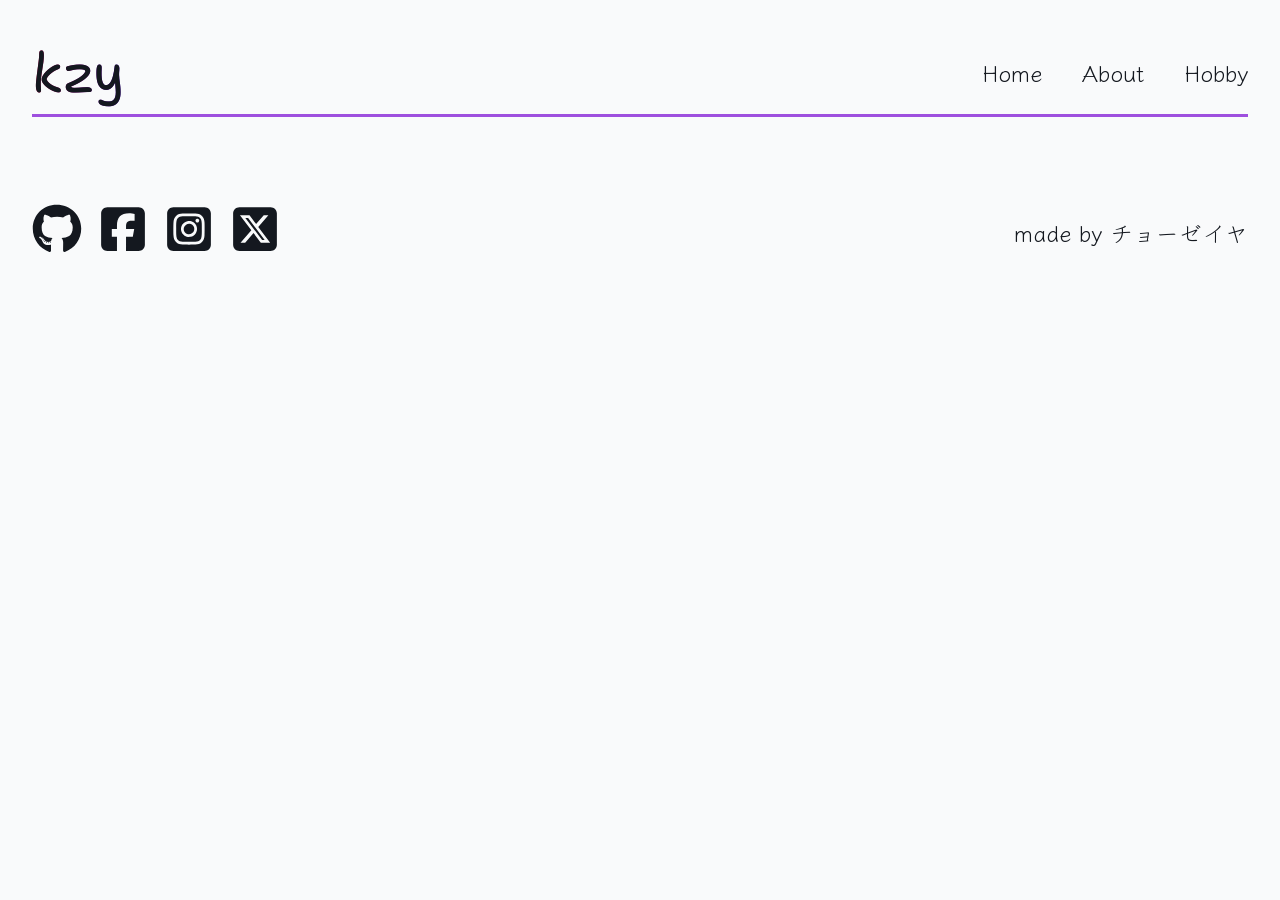
==== about.html @ 46e1e470 "home page is done and moving on to about and hobby" ====
<!doctype html>
<html lang="en">
  <head>
    <meta charset="UTF-8" />
    <meta name="viewport" content="width=device-width, initial-scale=1.0" />

    <!--google fonts-->
    <link rel="preconnect" href="https://fonts.googleapis.com" />
    <link rel="preconnect" href="https://fonts.gstatic.com" crossorigin />
    <link
      href="https://fonts.googleapis.com/css2?family=Google+Sans:ital,opsz,wght@0,17..18,400..700;1,17..18,400..700&family=Klee+One:wght@400;600&family=Shantell+Sans:ital,wght@0,300..800;1,300..800&display=swap"
      rel="stylesheet"
    />

    <!--css-->

    <link rel="stylesheet" href="css/reset.css" />
    <link rel="stylesheet" href="css/about.css" />

    <title>kzy | Profile</title>
  </head>
  <body>
    <header>
      <div class="header | wrapper">
        <div class="logo-container">
          <p class="logo">
            <a class="logo-link | ff-accent fs-800" href="index.html">kzy</a>
          </p>
        </div>
        <nav class="primary-nav">
          <ul class="nav-lists" role="list">
            <li class="nav-list">
              <a href="index.html" class="nav-link">Home</a>
            </li>
            <li class="nav-list">
              <a href="about.html" class="nav-link">About</a>
            </li>
            <li class="nav-list">
              <a href="hobby.html" class="nav-link">Hobby</a>
            </li>
          </ul>
        </nav>
      </div>
    </header>

    <main></main>

    <footer>
      <div class="footer-section | wrapper">
        <ul class="social-lists | flex" role="list">
          <!--GitHub-->
          <li class="social-list github">
            <a href="" class="social-link">
              <svg xmlns="http://www.w3.org/2000/svg" viewBox="0 0 512 512">
                <!--!Font Awesome Free v7.2.0 by @fontawesome - https://fontawesome.com License - https://fontawesome.com/license/free Copyright 2026 Fonticons, Inc.-->
                <path
                  d="M173.9 397.4c0 2-2.3 3.6-5.2 3.6-3.3 .3-5.6-1.3-5.6-3.6 0-2 2.3-3.6 5.2-3.6 3-.3 5.6 1.3 5.6 3.6zm-31.1-4.5c-.7 2 1.3 4.3 4.3 4.9 2.6 1 5.6 0 6.2-2s-1.3-4.3-4.3-5.2c-2.6-.7-5.5 .3-6.2 2.3zm44.2-1.7c-2.9 .7-4.9 2.6-4.6 4.9 .3 2 2.9 3.3 5.9 2.6 2.9-.7 4.9-2.6 4.6-4.6-.3-1.9-3-3.2-5.9-2.9zM252.8 8c-138.7 0-244.8 105.3-244.8 244 0 110.9 69.8 205.8 169.5 239.2 12.8 2.3 17.3-5.6 17.3-12.1 0-6.2-.3-40.4-.3-61.4 0 0-70 15-84.7-29.8 0 0-11.4-29.1-27.8-36.6 0 0-22.9-15.7 1.6-15.4 0 0 24.9 2 38.6 25.8 21.9 38.6 58.6 27.5 72.9 20.9 2.3-16 8.8-27.1 16-33.7-55.9-6.2-112.3-14.3-112.3-110.5 0-27.5 7.6-41.3 23.6-58.9-2.6-6.5-11.1-33.3 2.6-67.9 20.9-6.5 69 27 69 27 20-5.6 41.5-8.5 62.8-8.5s42.8 2.9 62.8 8.5c0 0 48.1-33.6 69-27 13.7 34.7 5.2 61.4 2.6 67.9 16 17.7 25.8 31.5 25.8 58.9 0 96.5-58.9 104.2-114.8 110.5 9.2 7.9 17 22.9 17 46.4 0 33.7-.3 75.4-.3 83.6 0 6.5 4.6 14.4 17.3 12.1 100-33.2 167.8-128.1 167.8-239 0-138.7-112.5-244-251.2-244zM105.2 352.9c-1.3 1-1 3.3 .7 5.2 1.6 1.6 3.9 2.3 5.2 1 1.3-1 1-3.3-.7-5.2-1.6-1.6-3.9-2.3-5.2-1zm-10.8-8.1c-.7 1.3 .3 2.9 2.3 3.9 1.6 1 3.6 .7 4.3-.7 .7-1.3-.3-2.9-2.3-3.9-2-.6-3.6-.3-4.3 .7zm32.4 35.6c-1.6 1.3-1 4.3 1.3 6.2 2.3 2.3 5.2 2.6 6.5 1 1.3-1.3 .7-4.3-1.3-6.2-2.2-2.3-5.2-2.6-6.5-1zm-11.4-14.7c-1.6 1-1.6 3.6 0 5.9s4.3 3.3 5.6 2.3c1.6-1.3 1.6-3.9 0-6.2-1.4-2.3-4-3.3-5.6-2z"
                />
              </svg>
            </a>
          </li>

          <!--Facebook-->
          <li class="social-list facebook">
            <a href="" class="social-link">
              <svg xmlns="http://www.w3.org/2000/svg" viewBox="0 0 448 512">
                <!--!Font Awesome Free v7.2.0 by @fontawesome - https://fontawesome.com License - https://fontawesome.com/license/free Copyright 2026 Fonticons, Inc.-->
                <path
                  d="M64 32C28.7 32 0 60.7 0 96L0 416c0 35.3 28.7 64 64 64l98.2 0 0-145.8-52.8 0 0-78.2 52.8 0 0-33.7c0-87.1 39.4-127.5 125-127.5 16.2 0 44.2 3.2 55.7 6.4l0 70.8c-6-.6-16.5-1-29.6-1-42 0-58.2 15.9-58.2 57.2l0 27.8 83.6 0-14.4 78.2-69.3 0 0 145.8 129 0c35.3 0 64-28.7 64-64l0-320c0-35.3-28.7-64-64-64L64 32z"
                />
              </svg>
            </a>
          </li>

          <!--Instagram-->
          <li class="social-list instagram">
            <a href="" class="social-link">
              <svg xmlns="http://www.w3.org/2000/svg" viewBox="0 0 448 512">
                <!--!Font Awesome Free v7.2.0 by @fontawesome - https://fontawesome.com License - https://fontawesome.com/license/free Copyright 2026 Fonticons, Inc.-->
                <path
                  d="M194.4 211.7a53.3 53.3 0 1 0 59.2 88.6 53.3 53.3 0 1 0 -59.2-88.6zm142.3-68.4c-5.2-5.2-11.5-9.3-18.4-12-18.1-7.1-57.6-6.8-83.1-6.5-4.1 0-7.9 .1-11.2 .1s-7.2 0-11.4-.1c-25.5-.3-64.8-.7-82.9 6.5-6.9 2.7-13.1 6.8-18.4 12s-9.3 11.5-12 18.4c-7.1 18.1-6.7 57.7-6.5 83.2 0 4.1 .1 7.9 .1 11.1s0 7-.1 11.1c-.2 25.5-.6 65.1 6.5 83.2 2.7 6.9 6.8 13.1 12 18.4s11.5 9.3 18.4 12c18.1 7.1 57.6 6.8 83.1 6.5 4.1 0 7.9-.1 11.2-.1s7.2 0 11.4 .1c25.5 .3 64.8 .7 82.9-6.5 6.9-2.7 13.1-6.8 18.4-12s9.3-11.5 12-18.4c7.2-18 6.8-57.4 6.5-83 0-4.2-.1-8.1-.1-11.4s0-7.1 .1-11.4c.3-25.5 .7-64.9-6.5-83-2.7-6.9-6.8-13.1-12-18.4l0 .2zm-67.1 44.5c18.1 12.1 30.6 30.9 34.9 52.2s-.2 43.5-12.3 61.6c-6 9-13.7 16.6-22.6 22.6s-19 10.1-29.6 12.2c-21.3 4.2-43.5-.2-61.6-12.3s-30.6-30.9-34.9-52.2 .2-43.5 12.2-61.6 30.9-30.6 52.2-34.9 43.5 .2 61.6 12.2l.1 0zm29.2-1.3c-3.1-2.1-5.6-5.1-7.1-8.6s-1.8-7.3-1.1-11.1 2.6-7.1 5.2-9.8 6.1-4.5 9.8-5.2 7.6-.4 11.1 1.1 6.5 3.9 8.6 7 3.2 6.8 3.2 10.6c0 2.5-.5 5-1.4 7.3s-2.4 4.4-4.1 6.2-3.9 3.2-6.2 4.2-4.8 1.5-7.3 1.5c-3.8 0-7.5-1.1-10.6-3.2l-.1 0zM448 96c0-35.3-28.7-64-64-64L64 32C28.7 32 0 60.7 0 96L0 416c0 35.3 28.7 64 64 64l320 0c35.3 0 64-28.7 64-64l0-320zM357 389c-18.7 18.7-41.4 24.6-67 25.9-26.4 1.5-105.6 1.5-132 0-25.6-1.3-48.3-7.2-67-25.9s-24.6-41.4-25.8-67c-1.5-26.4-1.5-105.6 0-132 1.3-25.6 7.1-48.3 25.8-67s41.5-24.6 67-25.8c26.4-1.5 105.6-1.5 132 0 25.6 1.3 48.3 7.1 67 25.8s24.6 41.4 25.8 67c1.5 26.3 1.5 105.4 0 131.9-1.3 25.6-7.1 48.3-25.8 67l0 .1z"
                />
              </svg>
            </a>
          </li>

          <!--X-twitter-->
          <li class="social-list x-twitter">
            <a href="" class="social-link">
              <svg xmlns="http://www.w3.org/2000/svg" viewBox="0 0 448 512">
                <!--!Font Awesome Free v7.2.0 by @fontawesome - https://fontawesome.com License - https://fontawesome.com/license/free Copyright 2026 Fonticons, Inc.-->
                <path
                  d="M64 32C28.7 32 0 60.7 0 96L0 416c0 35.3 28.7 64 64 64l320 0c35.3 0 64-28.7 64-64l0-320c0-35.3-28.7-64-64-64L64 32zm297.1 84l-103.8 118.6 122.1 161.4-95.6 0-74.8-97.9-85.7 97.9-47.5 0 111-126.9-117.1-153.1 98 0 67.7 89.5 78.2-89.5 47.5 0zM323.3 367.6l-169.9-224.7-28.3 0 171.8 224.7 26.4 0z"
                />
              </svg>
            </a>
          </li>
        </ul>
        <p class="creator-information">made by チョーゼイヤ</p>
      </div>
    </footer>
  </body>
</html>
---- css/about.css ----
@import url("/css/index.css");
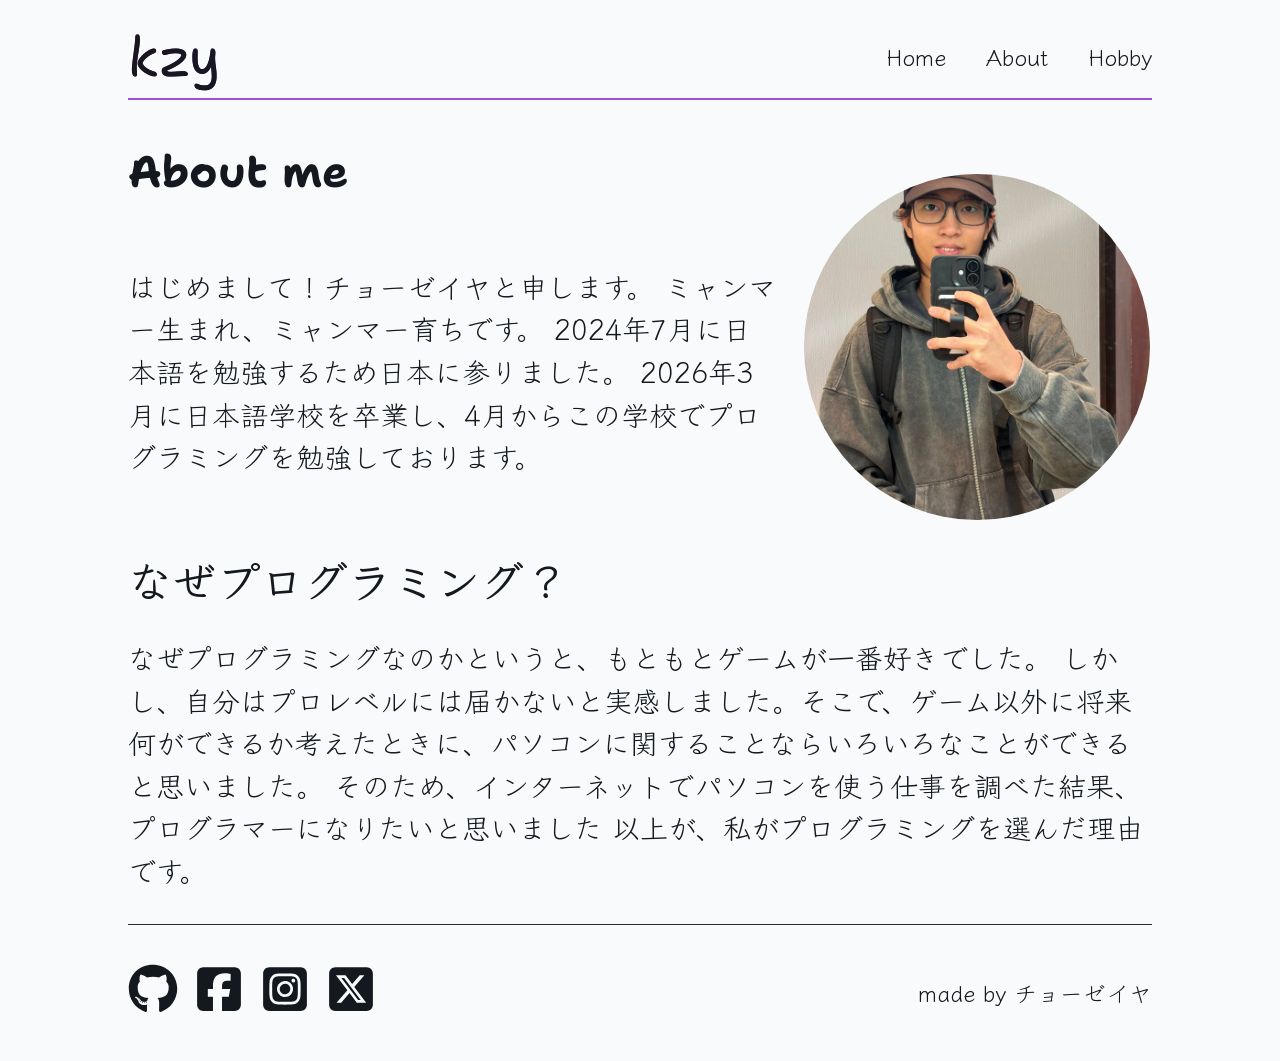
==== commit 57fddb8b: "about page completed" ====
--- a/about.html
+++ b/about.html
@@ -14,7 +14,6 @@
 
     <!--css-->
 
-    <link rel="stylesheet" href="css/reset.css" />
     <link rel="stylesheet" href="css/about.css" />
 
     <title>kzy | Profile</title>
@@ -43,7 +42,31 @@
       </div>
     </header>
 
-    <main></main>
+    <main>
+      <div class="main-grid-container | wrapper flow section-end-line fs-500">
+        <div class="main-top-grid | flow">
+          <h1 class="heading | ff-accent fs-700">About me</h1>
+
+          <p>
+            はじめまして！チョーゼイヤと申します。
+            ミャンマー生まれ、ミャンマー育ちです。
+            2024年7月に日本語を勉強するため日本に参りました。
+            2026年3月に日本語学校を卒業し、4月からこの学校でプログラミングを勉強しております。
+          </p>
+
+          <img src="images/avatar.jpg" alt="" />
+        </div>
+
+        <p class="fw-semi-bold fs-700">なぜプログラミング？</p>
+
+        <p>
+          なぜプログラミングなのかというと、もともとゲームが一番好きでした。
+          しかし、自分はプロレベルには届かないと実感しました。そこで、ゲーム以外に将来何ができるか考えたときに、パソコンに関することならいろいろなことができると思いました。
+          そのため、インターネットでパソコンを使う仕事を調べた結果、プログラマーになりたいと思いました
+          以上が、私がプログラミングを選んだ理由です。
+        </p>
+      </div>
+    </main>
 
     <footer>
       <div class="footer-section | wrapper">
--- a/css/about.css
+++ b/css/about.css
@@ -1 +1,111 @@
 @import url("/css/index.css");
+
+.main-grid-container {
+  padding-block: 2rem;
+  container: main-grid-container / inline-size;
+}
+
+.main-top-grid img {
+  max-inline-size: 250px;
+  aspect-ratio: 1;
+  object-fit: cover;
+  border-radius: 50%;
+  border: 2px solid transparent;
+  background:
+    linear-gradient(black) padding-box,
+    linear-gradient(90deg, red -50%, blue 150%) border-box;
+}
+
+.main-top-grid {
+  display: grid;
+
+  @container main-grid-container (600px < width < 799px) {
+    --flow-spacer: none;
+    grid-template-areas:
+      "title title"
+      "image text";
+    grid-template-columns: 1fr 1.5fr;
+    grid-template-rows: min-content 1fr;
+    gap: 1.5rem;
+
+    > *:nth-child(1) {
+      grid-area: title;
+    }
+
+    > *:nth-child(2) {
+      grid-area: text;
+    }
+
+    > *:nth-child(3) {
+      grid-area: image;
+    }
+  }
+
+  @container main-grid-container (width > 800px) {
+    grid-template-areas:
+      "title image"
+      "text image";
+    column-gap: 1.5rem;
+
+    > *:nth-child(1) {
+      grid-area: title;
+    }
+
+    > *:nth-child(2) {
+      grid-area: text;
+    }
+
+    > *:nth-child(3) {
+      grid-area: image;
+      max-inline-size: 350px;
+      margin-inline-start: auto;
+    }
+  }
+}
+
+/*@media (600px < width < 799px) {
+  .main-top-grid {
+    --flow-spacer: none;
+    grid-template-areas:
+      "title title"
+      "image text";
+    grid-template-columns: 1fr 1.5fr;
+    grid-template-rows: min-content 1fr;
+    gap: 1.5rem;
+  }
+
+  .main-top-grid > *:nth-child(1) {
+    grid-area: title;
+  }
+
+  .main-top-grid > *:nth-child(2) {
+    grid-area: text;
+  }
+
+  .main-top-grid > *:nth-child(3) {
+    grid-area: image;
+  }
+}
+
+@media (width > 800px) {
+  .main-top-grid {
+    grid-template-areas:
+      "title image"
+      "text image";
+    column-gap: 1.5rem;
+  }
+
+  .main-top-grid > *:nth-child(1) {
+    grid-area: title;
+  }
+
+  .main-top-grid > *:nth-child(2) {
+    grid-area: text;
+  }
+
+  .main-top-grid > *:nth-child(3) {
+    grid-area: image;
+    max-inline-size: 350px;
+    margin-inline-start: auto;
+  }
+}*/
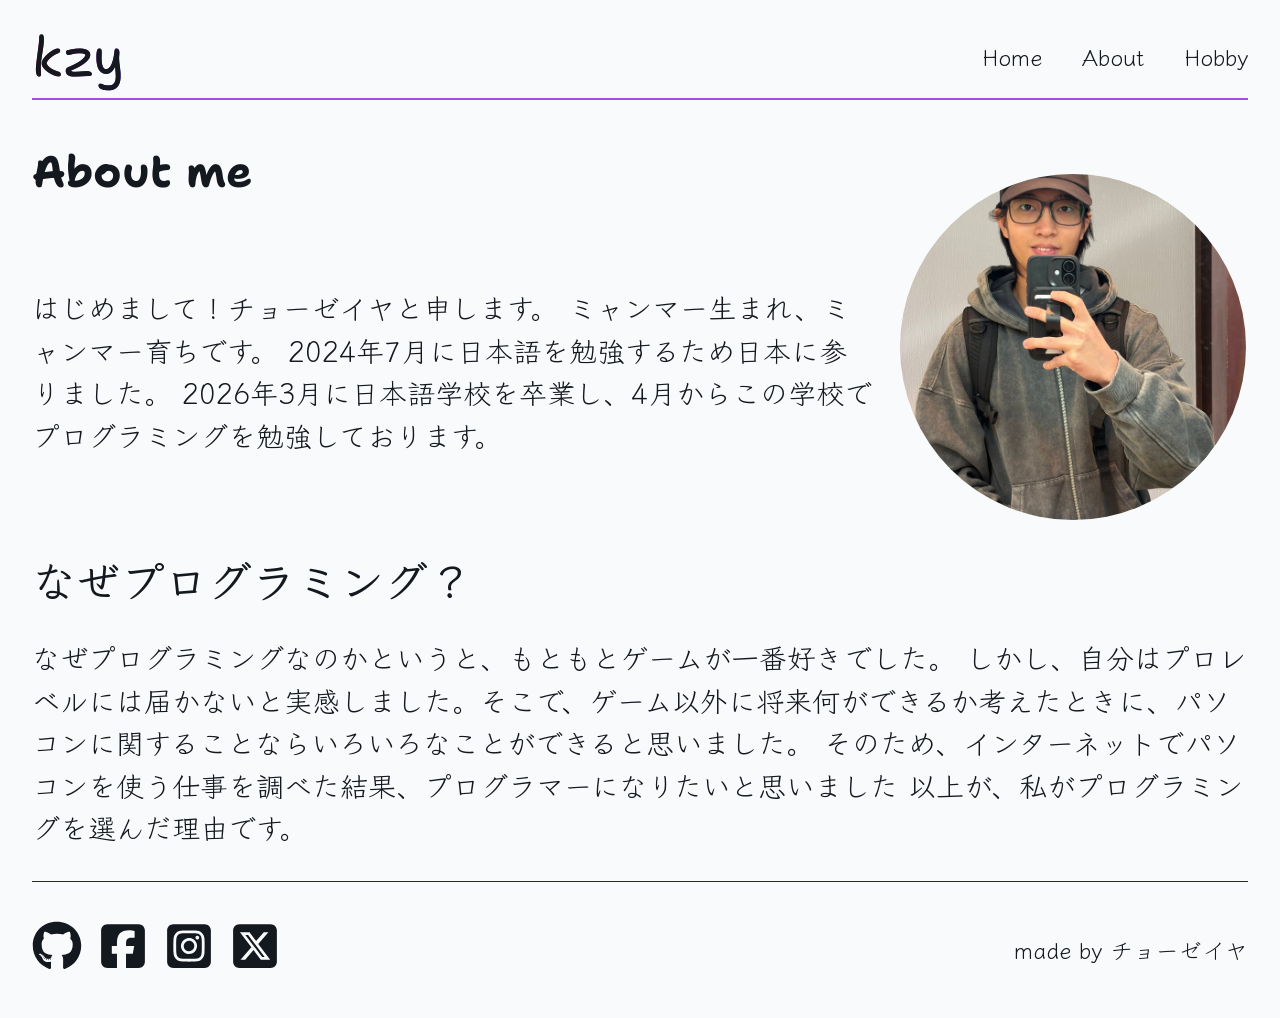
==== commit b57d9acf: "added hobby page" ====
--- a/about.html
+++ b/about.html
@@ -19,27 +19,25 @@
     <title>kzy | Profile</title>
   </head>
   <body>
-    <header>
-      <div class="header | wrapper">
-        <div class="logo-container">
-          <p class="logo">
-            <a class="logo-link | ff-accent fs-800" href="index.html">kzy</a>
-          </p>
-        </div>
-        <nav class="primary-nav">
-          <ul class="nav-lists" role="list">
-            <li class="nav-list">
-              <a href="index.html" class="nav-link">Home</a>
-            </li>
-            <li class="nav-list">
-              <a href="about.html" class="nav-link">About</a>
-            </li>
-            <li class="nav-list">
-              <a href="hobby.html" class="nav-link">Hobby</a>
-            </li>
-          </ul>
-        </nav>
+    <header class="header">
+      <div class="logo-container">
+        <p class="logo">
+          <a class="logo-link | ff-accent fs-800" href="index.html">kzy</a>
+        </p>
       </div>
+      <nav class="primary-nav">
+        <ul class="nav-lists" role="list">
+          <li class="nav-list">
+            <a href="index.html" class="nav-link">Home</a>
+          </li>
+          <li class="nav-list">
+            <a href="about.html" class="nav-link">About</a>
+          </li>
+          <li class="nav-list">
+            <a href="hobby.html" class="nav-link">Hobby</a>
+          </li>
+        </ul>
+      </nav>
     </header>
 
     <main>
